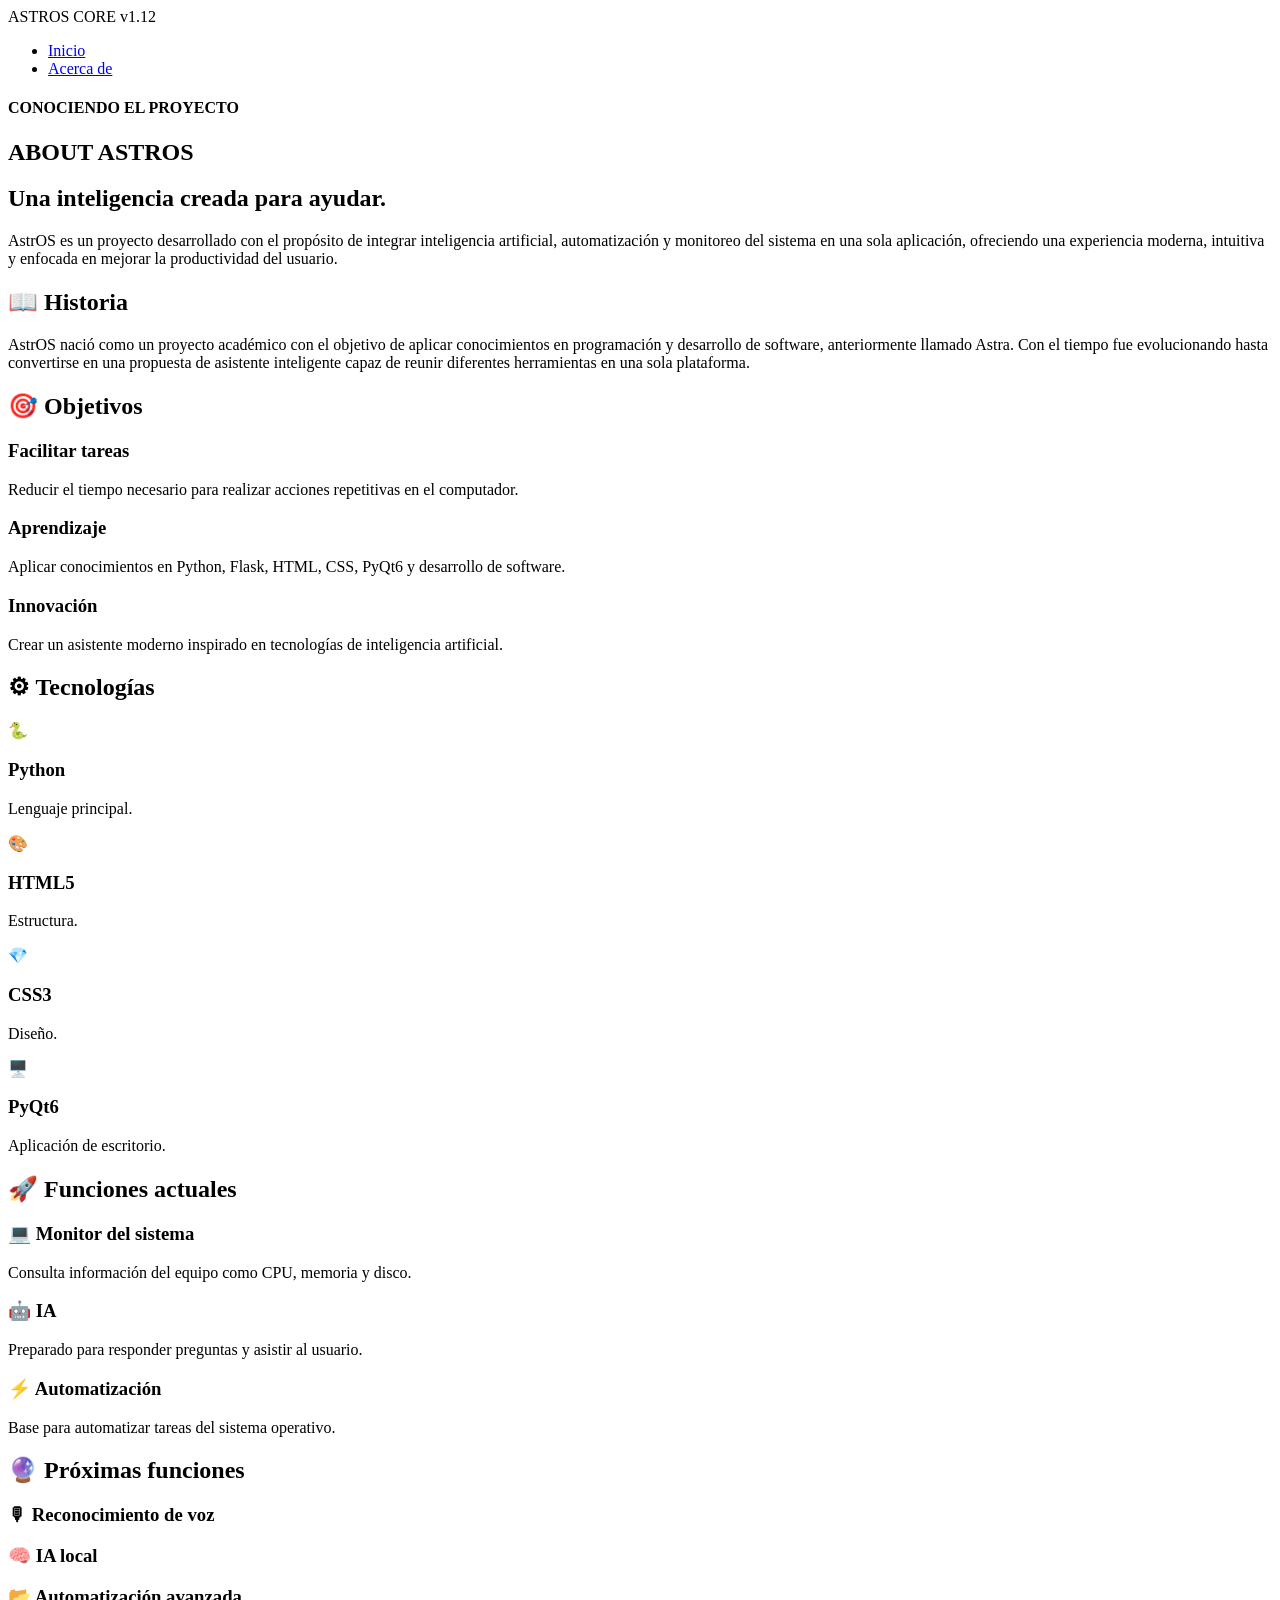
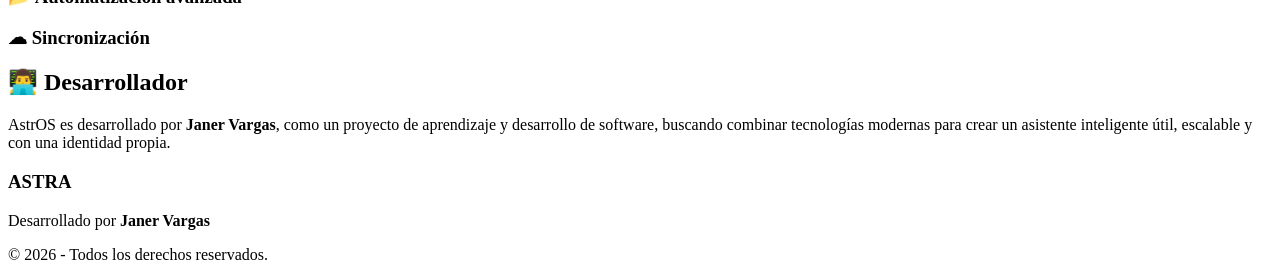
==== about.html @ ad61461a "Creacion del about.html" ====
<!DOCTYPE html>
<html lang="es">

<head>

    <meta charset="UTF-8">

    <meta name="viewport"
          content="width=device-width, initial-scale=1.0">

    <title>ASTROS | Acerca de</title>

    <link rel="stylesheet"
          href="style1.css">

</head>

<body>

<!--==========================
        NAVBAR
===========================-->

<header>

    <nav class="navbar">

        <div class="logo">

            ASTROS

            <span>CORE v1.12</span>

        </div>

        <ul>

            <li><a href="index.html">Inicio</a></li>

            <li><a href="about.html">Acerca de</a></li>

        </ul>

    </nav>

</header>

<!--==========================
        HERO
===========================-->

<section class="hero about-hero">

    <div class="hero-info">

        <h4>CONOCIENDO EL PROYECTO</h4>

        <h1>ABOUT ASTROS</h1>

        <h2>Una inteligencia creada para ayudar.</h2>

        <p>

            AstrOS es un proyecto desarrollado con el propósito
            de integrar inteligencia artificial, automatización
            y monitoreo del sistema en una sola aplicación,
            ofreciendo una experiencia moderna, intuitiva y
            enfocada en mejorar la productividad del usuario.

        </p>

    </div>

</section>

<!--==========================
        HISTORIA
===========================-->

<section class="about-home">

    <h2>📖 Historia</h2>

    <p>

        AstrOS nació como un proyecto académico con el objetivo
        de aplicar conocimientos en programación y desarrollo
        de software, anteriormente llamado Astra. Con el tiempo fue evolucionando hasta
        convertirse en una propuesta de asistente inteligente
        capaz de reunir diferentes herramientas en una sola
        plataforma.

    </p>

</section>

<!--==========================
        OBJETIVOS
===========================-->

<section class="features">

<h2>🎯 Objetivos</h2>

<div class="cards">

<div class="card">

<h3>Facilitar tareas</h3>

<p>

Reducir el tiempo necesario para realizar
acciones repetitivas en el computador.

</p>

</div>

<div class="card">

<h3>Aprendizaje</h3>

<p>

Aplicar conocimientos en Python,
Flask, HTML, CSS, PyQt6 y desarrollo de software.

</p>

</div>

<div class="card">

<h3>Innovación</h3>

<p>

Crear un asistente moderno inspirado
en tecnologías de inteligencia artificial.

</p>

</div>

</div>

</section>

<!--==========================
    TECNOLOGÍAS
===========================-->

<section class="tech">

<h2>⚙ Tecnologías</h2>

<div class="tech-grid">

<div class="tech-card">

🐍

<h3>Python</h3>

<p>Lenguaje principal.</p>

</div>

<div class="tech-card">

🎨

<h3>HTML5</h3>

<p>Estructura.</p>

</div>

<div class="tech-card">

💎

<h3>CSS3</h3>

<p>Diseño.</p>

</div>

<div class="tech-card">

🖥️

<h3>PyQt6</h3>

<p>Aplicación de escritorio.</p>

</div>

</div>

</section>

<!--==========================
        FUNCIONES
===========================-->

<section class="features">

<h2>🚀 Funciones actuales</h2>

<div class="cards">

<div class="card">

<h3>💻 Monitor del sistema</h3>

<p>

Consulta información del equipo
como CPU, memoria y disco.

</p>

</div>

<div class="card">

<h3>🤖 IA</h3>

<p>

Preparado para responder preguntas
y asistir al usuario.

</p>

</div>

<div class="card">

<h3>⚡ Automatización</h3>

<p>

Base para automatizar tareas
del sistema operativo.

</p>

</div>

</div>

</section>

<!--==========================
        FUTURO
===========================-->

<section class="features">

<h2>🔮 Próximas funciones</h2>

<div class="cards">

<div class="card">

<h3>🎙 Reconocimiento de voz</h3>

</div>

<div class="card">

<h3>🧠 IA local</h3>

</div>

<div class="card">

<h3>📂 Automatización avanzada</h3>

</div>

<div class="card">

<h3>☁ Sincronización</h3>

</div>

</div>

</section>

<!--==========================
    DESARROLLADOR
===========================-->

<section class="about-home">

<h2>👨‍💻 Desarrollador</h2>

<p>

AstrOS es desarrollado por

<strong>Janer Vargas</strong>,

como un proyecto de aprendizaje y
desarrollo de software, buscando combinar
tecnologías modernas para crear un
asistente inteligente útil, escalable y
con una identidad propia.

</p>

</section>

<!--==========================
        FOOTER
===========================-->

<footer>

<h3>ASTRA</h3>

<p>

Desarrollado por <strong>Janer Vargas</strong>

</p>

<p>

© 2026 - Todos los derechos reservados.

</p>

</footer>

</body>

</html>
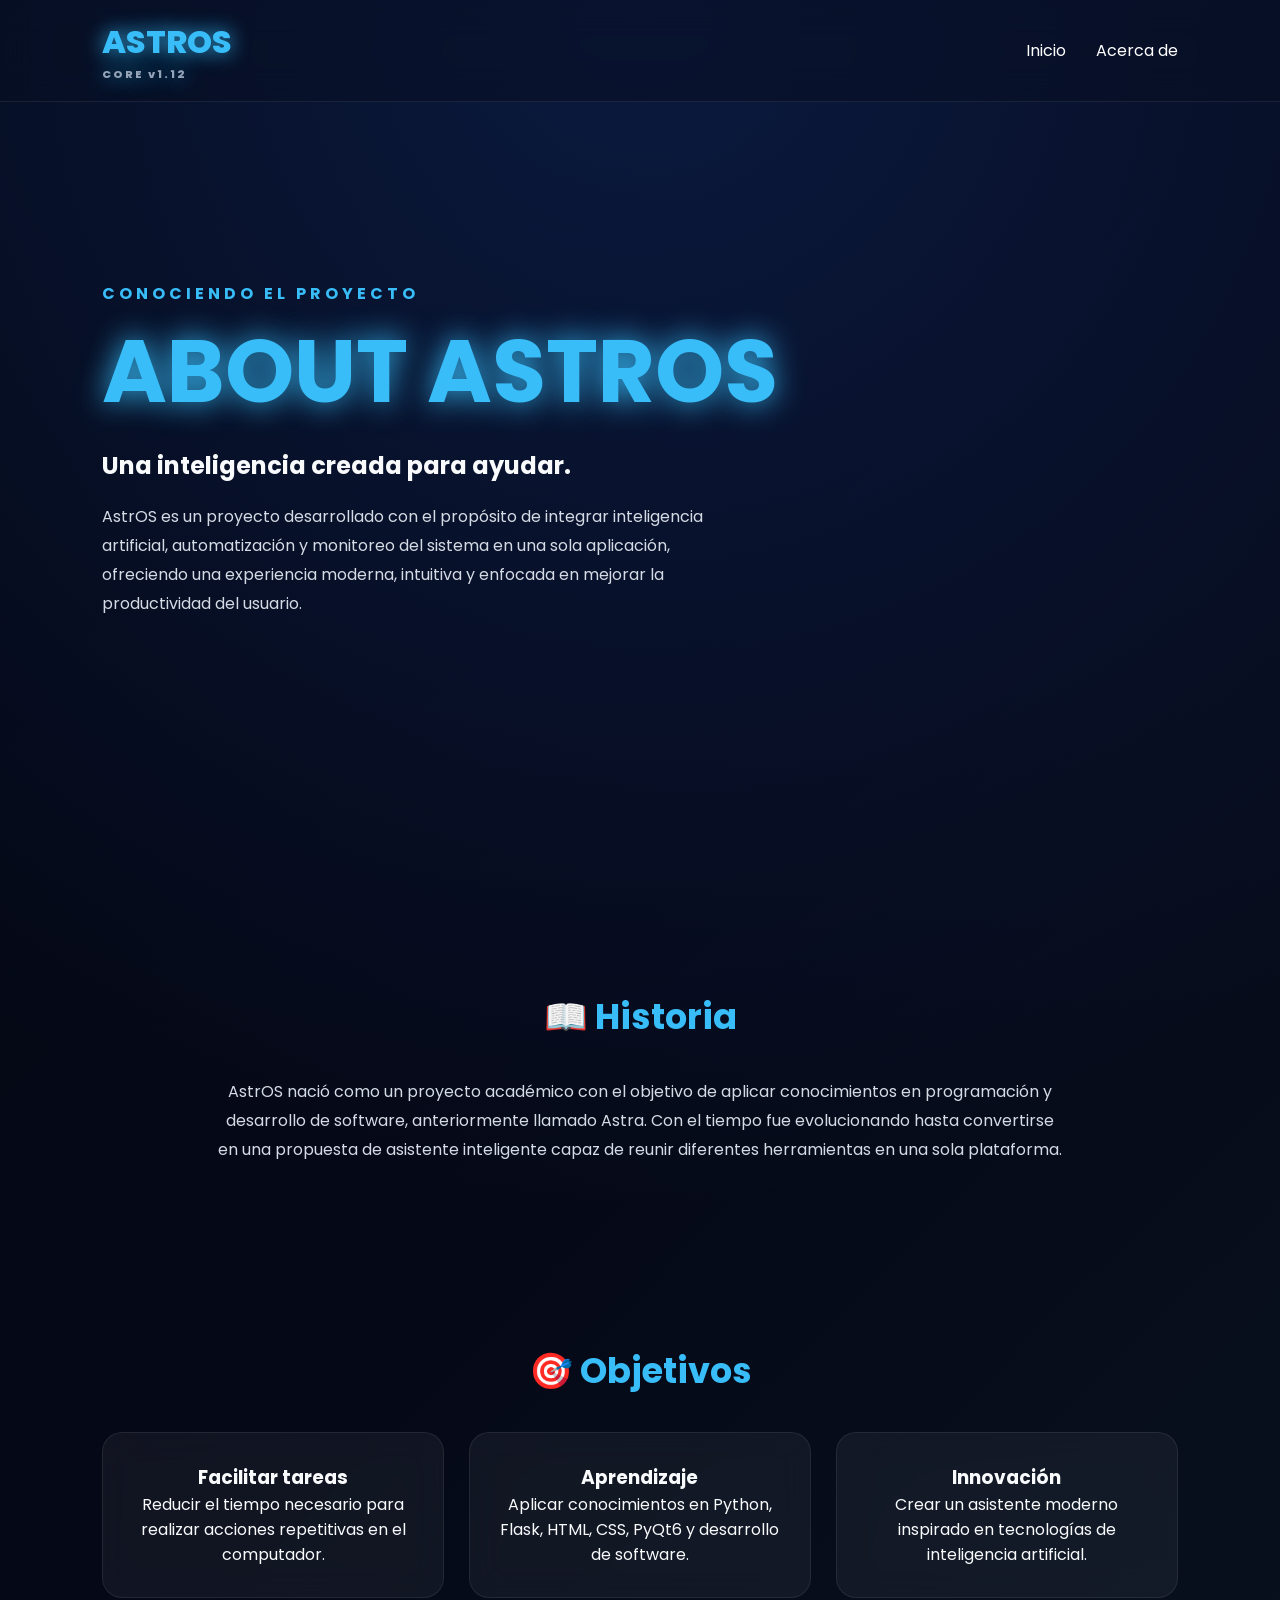
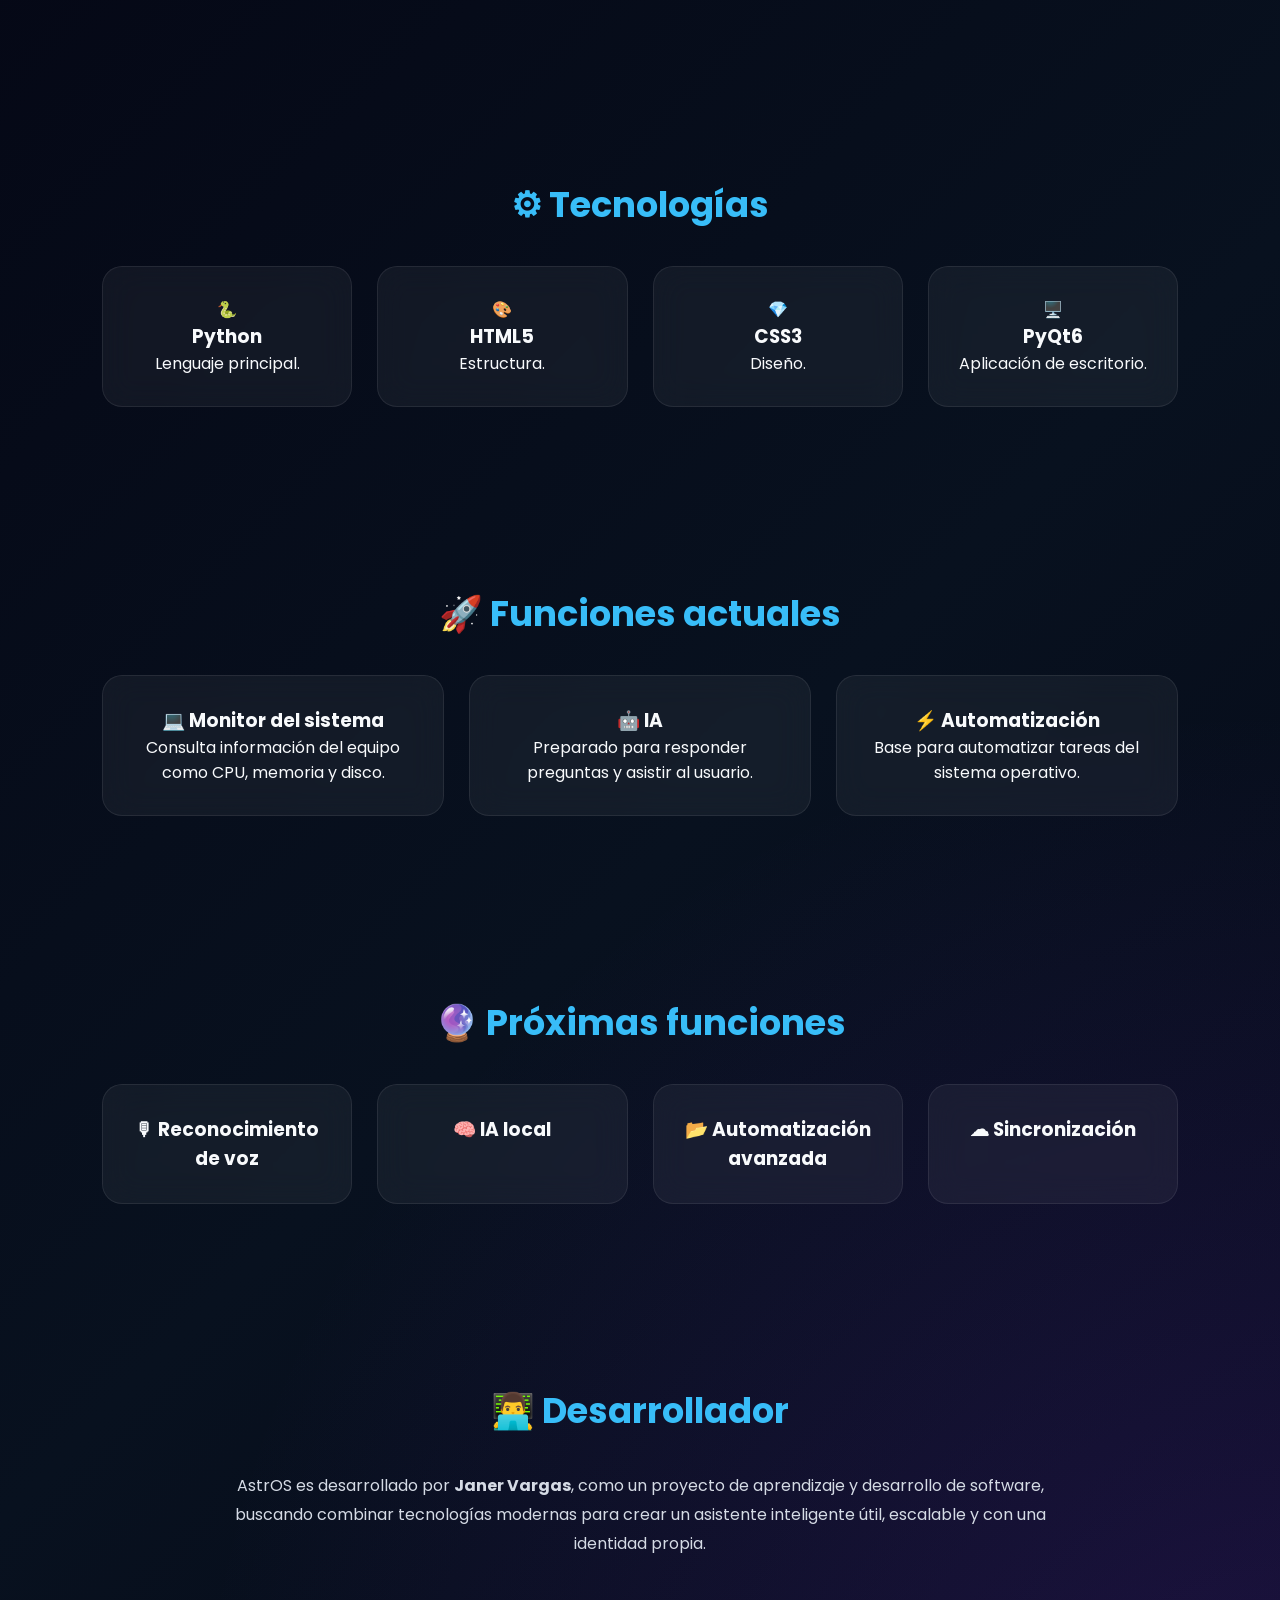
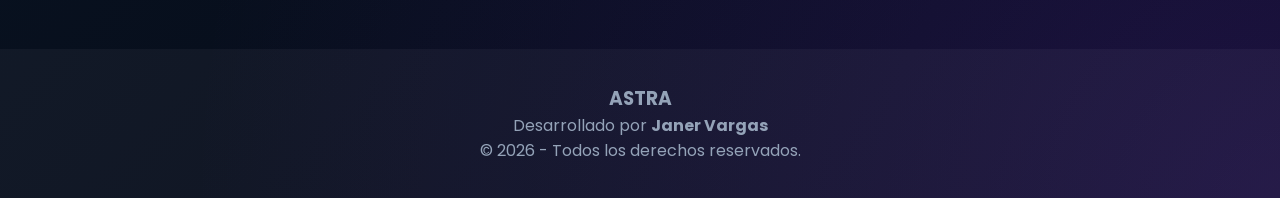
==== commit 2460f8e3: "actualizacion de index y about .html" ====
--- a/about.html
+++ b/about.html
@@ -11,7 +11,7 @@
     <title>ASTROS | Acerca de</title>
 
     <link rel="stylesheet"
-          href="style1.css">
+          href="style.css">
 
 </head>
 
--- a/style.css
+++ b/style.css
@@ -0,0 +1,78 @@
+/* ASTRA UI v1.0 */
+/* Base futurista */
+
+@import url('https://fonts.googleapis.com/css2?family=Poppins:wght@300;400;600;700;800&display=swap');
+
+:root{
+--bg:#050816;
+--bg2:#0b1120;
+--primary:#38BDF8;
+--secondary:#2563EB;
+--accent:#7C3AED;
+--text:#F8FAFC;
+--muted:#94A3B8;
+}
+
+*{margin:0;padding:0;box-sizing:border-box}
+html{scroll-behavior:smooth}
+body{
+font-family:Poppins,sans-serif;
+color:var(--text);
+background:
+radial-gradient(circle at top,#2563EB33 0%,transparent 35%),
+radial-gradient(circle at bottom right,#7C3AED33 0%,transparent 30%),
+linear-gradient(135deg,#030712,#050816,#08111F,#050816);
+overflow-x:hidden;
+}
+.navbar{
+position:fixed;top:0;width:100%;display:flex;justify-content:space-between;align-items:center;
+padding:18px 8%;backdrop-filter:blur(18px);
+background:rgba(8,15,35,.55);border-bottom:1px solid rgba(255,255,255,.08);z-index:1000}
+.logo{font-size:2rem;font-weight:800;color:var(--primary);text-shadow:0 0 20px var(--primary)}
+.logo span{display:block;font-size:.7rem;color:var(--muted);letter-spacing:2px}
+.navbar ul{display:flex;gap:30px;list-style:none}
+.navbar a{text-decoration:none;color:white;transition:.3s}
+.navbar a:hover{color:var(--primary)}
+.hero{min-height:100vh;display:flex;align-items:center;justify-content:space-between;padding:120px 8%;gap:60px}
+.hero-info{flex:1}
+.hero-info h4{color:var(--primary);letter-spacing:4px}
+.hero-info h1{font-size:5.5rem;color:var(--primary);text-shadow:0 0 30px var(--primary)}
+.hero-info h2{margin:10px 0 20px}
+.hero-info p{color:#d5dbe5;line-height:1.8;max-width:650px}
+.buttons{display:flex;gap:20px;margin-top:35px}
+.btn,.btn2{padding:14px 30px;border-radius:40px;text-decoration:none;font-weight:600;transition:.3s}
+.btn{background:linear-gradient(135deg,var(--secondary),var(--primary));color:white}
+.btn:hover{transform:translateY(-4px);box-shadow:0 0 25px var(--primary)}
+.btn2{border:2px solid var(--primary);color:var(--primary)}
+.btn2:hover{background:var(--primary);color:#04111f}
+.hero-image{flex:1;display:flex;justify-content:center;align-items:center;position:relative}
+.core{position:relative;width:420px;height:420px;display:flex;justify-content:center;align-items:center}
+.core::before{
+content:"";position:absolute;width:260px;height:260px;border-radius:50%;
+background:radial-gradient(circle,var(--primary),transparent 70%);
+filter:blur(25px);animation:pulse 5s infinite}
+.core img{width:220px;position:relative;z-index:2;filter:drop-shadow(0 0 25px var(--primary));animation:float 5s ease-in-out infinite}
+.ring{position:absolute;border:1px solid rgba(56,189,248,.25);border-radius:50%}
+.ring1{width:260px;height:260px;animation:spin 18s linear infinite}
+.ring2{width:330px;height:330px;animation:spinR 14s linear infinite}
+.ring3{width:400px;height:400px;animation:spin 24s linear infinite}
+.status-panel{display:flex;justify-content:center;gap:25px;padding:20px 8%;flex-wrap:wrap}
+.status-card{background:rgba(255,255,255,.05);border:1px solid rgba(56,189,248,.2);padding:18px 24px;border-radius:18px;backdrop-filter:blur(12px)}
+.status-card span{display:inline-block;width:10px;height:10px;border-radius:50%;background:#00ff99;box-shadow:0 0 10px #00ff99;margin-right:8px}
+.about-home,.features,.tech{padding:90px 8%}
+.about-home h2,.features h2,.tech h2{text-align:center;color:var(--primary);margin-bottom:35px;font-size:2.2rem}
+.about-home p{text-align:center;max-width:850px;margin:auto;color:#d5dbe5;line-height:1.8}
+.cards,.tech-grid{display:grid;grid-template-columns:repeat(auto-fit,minmax(240px,1fr));gap:25px}
+.card,.tech-card{background:rgba(255,255,255,.05);border:1px solid rgba(255,255,255,.08);border-radius:20px;padding:30px;backdrop-filter:blur(16px);transition:.3s;text-align:center}
+.card:hover,.tech-card:hover{transform:translateY(-8px);border-color:var(--primary);box-shadow:0 0 25px rgba(56,189,248,.25)}
+footer{text-align:center;padding:35px;background:rgba(255,255,255,.04);color:var(--muted)}
+@keyframes spin{from{transform:rotate(0)}to{transform:rotate(360deg)}}
+@keyframes spinR{from{transform:rotate(360deg)}to{transform:rotate(0)}}
+@keyframes pulse{50%{transform:scale(1.15);opacity:.8}}
+@keyframes float{50%{transform:translateY(-15px)}}
+@media(max-width:900px){
+.hero{flex-direction:column-reverse;text-align:center}
+.hero-info h1{font-size:3.8rem}
+.buttons{justify-content:center}
+.navbar{flex-direction:column;gap:10px}
+}
